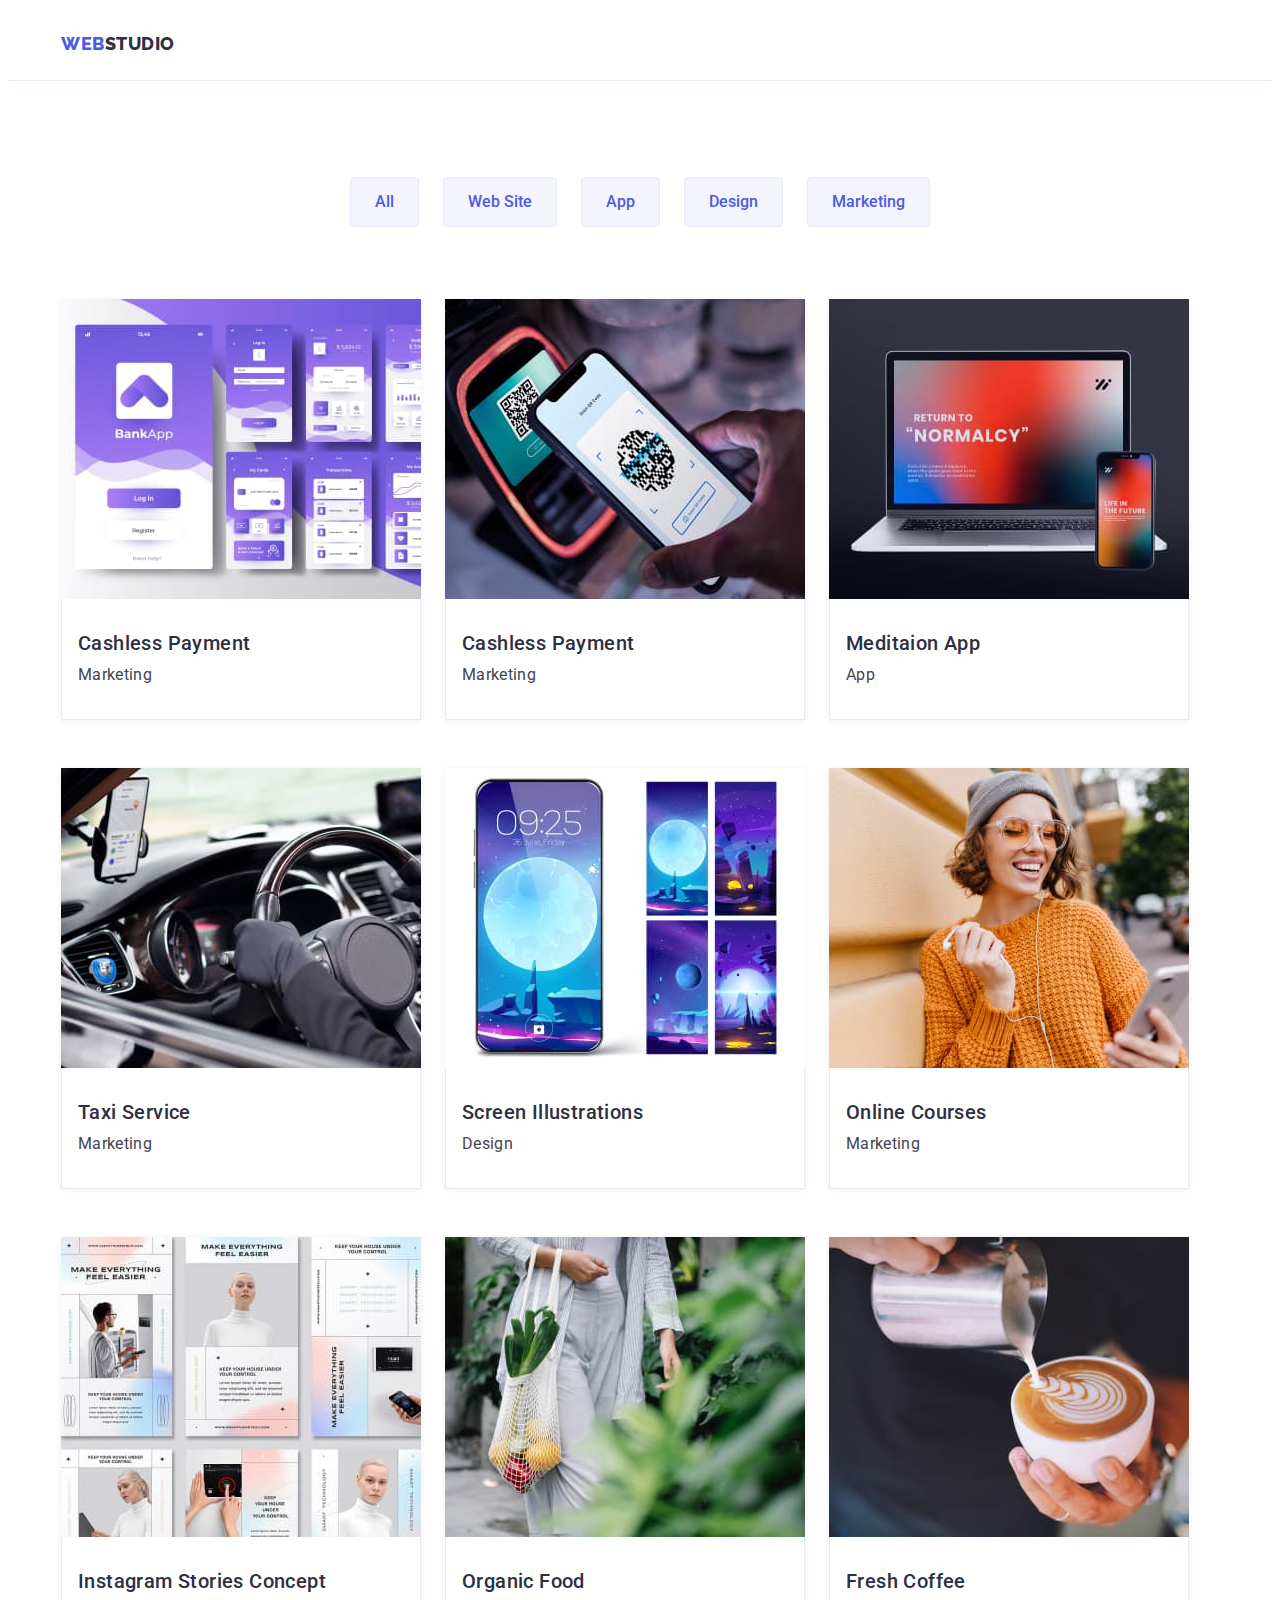
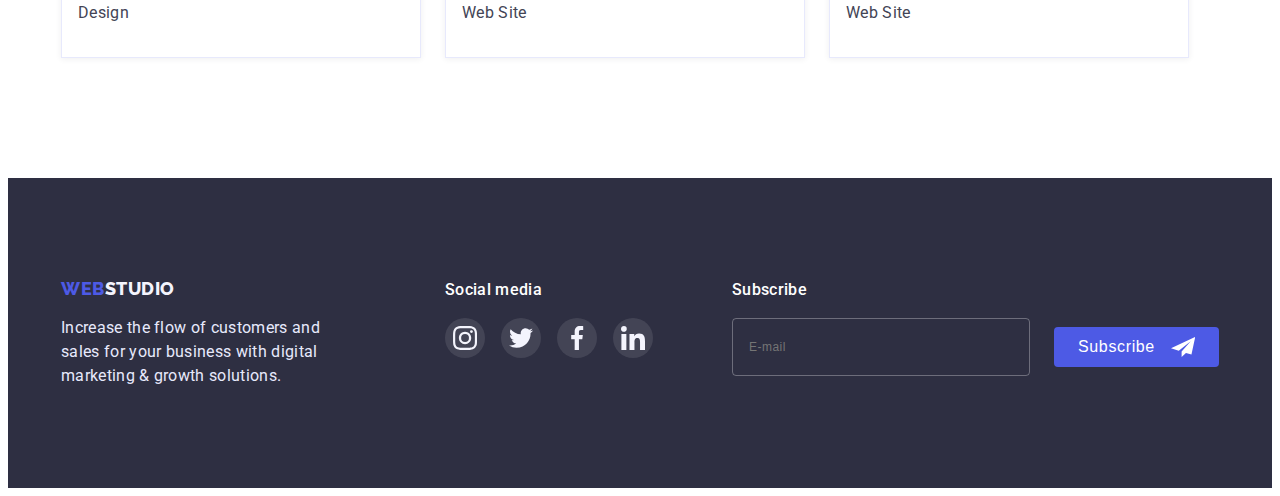
==== portfolio.html @ 0e6b20a0 "Initial commit" ====
<!DOCTYPE html>
<html lang="en">
  <head>
    <meta charset="UTF-8" />
    <meta http-equiv="X-UA-Compatible" content="IE=edge" />
    <meta name="viewport" content="width=device-width, initial-scale=1.0" />
    <title>Document</title>
    <link
      rel="stylesheet"
      href="https://cdnjs.cloudflare.com/ajax/libs/modern-normalize/1.1.0/modern-normalize.min.css"
      integrity="sha512-wpPYUAdjBVSE4KJnH1VR1HeZfpl1ub8YT/NKx4PuQ5NmX2tKuGu6U/JRp5y+Y8XG2tV+wKQpNHVUX03MfMFn9Q=="
      crossorigin="anonymous"
      referrerpolicy="no-referrer"
    />
    <link rel="stylesheet" href="./css/styles.css" />
    <link rel="preconnect" href="https://fonts.googleapis.com" />
    <link rel="preconnect" href="https://fonts.gstatic.com" crossorigin />
    <link
      href="https://fonts.googleapis.com/css2?family=Raleway:wght@800&family=Roboto:wght@400;500;700;900&display=swap"
      rel="stylesheet"
    />
  </head>
  <body>
    <!-- Панель  навігації-->
    <header class="header">
      <div class="container container-flex">
        <nav class="header-nav nav-flex">
          <a class="logo link" href="./index.html"
            ><span class="logo-web">Web</span>Studio</a
          >
          <ul class="header-list list">
            <li class="header-item">
              <a class="header-link link" href="./index.html">Studio</a>
            </li>
            <li class="header-item">
              <a class="header-link link current" href="">Portfolio</a>
            </li>
            <li class="header-item">
              <a class="header-link link" href="">Contacts</a>
            </li>
          </ul>
        </nav>
        <address class="header-address">
          <ul class="header-address-list list">
            <li class="header-address-item">
              <a class="header-mail link" href="mailto:info@devstudio.com"
                >info@devstudio.com</a
              >
            </li>
            <li class="header-address-item">
              <a class="header-tel link" href="tel:+110001111111"
                >+11 (000) 111-11-11</a
              >
            </li>
          </ul>
        </address>
      </div>
    </header>
    <main>
      <!-- Портфоліо -->
      <section class="portfolio">
        <div class="container">
          <h1 class="hidden">Portofolio</h1>
          <ul class="portfolio-filter-list list">
            <li class="portfolio-filter-item">
              <button class="portfolio-filter-btn" type="button">All</button>
            </li>
            <li class="portfolio-filter-item">
              <button class="portfolio-filter-btn" type="button">
                Web Site
              </button>
            </li>
            <li class="portfolio-filter-item">
              <button class="portfolio-filter-btn" type="button">App</button>
            </li>
            <li class="portfolio-filter-item">
              <button class="portfolio-filter-btn" type="button">Design</button>
            </li>
            <li class="portfolio-filter-item">
              <button class="portfolio-filter-btn" type="button">
                Marketing
              </button>
            </li>
          </ul>
          <ul class="portfolio-list list">
            <li class="portfolio-item">
              <a class="portfolio-item-link link" href="">
                <div class="portfolio-overlay">
                  <img
                    src="./images/portfolio/img1.jpg"
                    alt="Cashless Payment"
                    width="360"
                    height="300"
                  />
                  <p class="porfolio-overlay-text">
                    14 Stylish and User-Friendly App Design Concepts · Task
                    Manager App · Calorie Tracker App · Exotic Fruit Ecommerce
                    App · Cloud Storage App
                  </p>
                </div>
                <div class="portfolio-border">
                  <h2 class="portfolio-title">Cashless Payment</h2>
                  <p class="portfolio-text">Marketing</p>
                </div>
              </a>
            </li>
            <li class="portfolio-item">
              <a class="portfolio-item-link link" href="">
                <div class="portfolio-overlay">
                  <img
                    src="./images/portfolio/img2.jpg"
                    alt="Cashless Payment"
                    width="360"
                    height="300"
                  />
                  <p class="porfolio-overlay-text">
                    14 Stylish and User-Friendly App Design Concepts · Task
                    Manager App · Calorie Tracker App · Exotic Fruit Ecommerce
                    App · Cloud Storage App
                  </p>
                </div>
                <div class="portfolio-border">
                  <h2 class="portfolio-title">Cashless Payment</h2>
                  <p class="portfolio-text">Marketing</p>
                </div>
              </a>
            </li>
            <li class="portfolio-item">
              <a class="portfolio-item-link link" href="">
                <div class="portfolio-overlay">
                  <img
                    src="./images/portfolio/img3.jpg"
                    alt="Meditaion App"
                    width="360"
                    height="300"
                  />
                  <p class="porfolio-overlay-text">
                    14 Stylish and User-Friendly App Design Concepts · Task
                    Manager App · Calorie Tracker App · Exotic Fruit Ecommerce
                    App · Cloud Storage App
                  </p>
                </div>
                <div class="portfolio-border">
                  <h2 class="portfolio-title">Meditaion App</h2>
                  <p class="portfolio-text">App</p>
                </div>
              </a>
            </li>
            <li class="portfolio-item">
              <a class="portfolio-item-link link" href="">
                <div class="portfolio-overlay">
                  <img
                    src="./images/portfolio/img4.jpg"
                    alt="Taxi Service"
                    width="360"
                    height="300"
                  />
                  <p class="porfolio-overlay-text">
                    14 Stylish and User-Friendly App Design Concepts · Task
                    Manager App · Calorie Tracker App · Exotic Fruit Ecommerce
                    App · Cloud Storage App
                  </p>
                </div>
                <div class="portfolio-border">
                  <h2 class="portfolio-title">Taxi Service</h2>
                  <p class="portfolio-text">Marketing</p>
                </div>
              </a>
            </li>
            <li class="portfolio-item">
              <a class="portfolio-item-link link" href="">
                <div class="portfolio-overlay">
                  <img
                    src="./images/portfolio/img5.jpg"
                    alt="Screen Illustrations"
                    width="360"
                    height="300"
                  />
                  <p class="porfolio-overlay-text">
                    14 Stylish and User-Friendly App Design Concepts · Task
                    Manager App · Calorie Tracker App · Exotic Fruit Ecommerce
                    App · Cloud Storage App
                  </p>
                </div>
                <div class="portfolio-border">
                  <h2 class="portfolio-title">Screen Illustrations</h2>
                  <p class="portfolio-text">Design</p>
                </div>
              </a>
            </li>
            <li class="portfolio-item">
              <a class="portfolio-item-link link" href="">
                <div class="portfolio-overlay">
                  <img
                    src="./images/portfolio/img6.jpg"
                    alt="Online Courses"
                    width="360"
                    height="300"
                  />
                  <p class="porfolio-overlay-text">
                    14 Stylish and User-Friendly App Design Concepts · Task
                    Manager App · Calorie Tracker App · Exotic Fruit Ecommerce
                    App · Cloud Storage App
                  </p>
                </div>
                <div class="portfolio-border">
                  <h2 class="portfolio-title">Online Courses</h2>
                  <p class="portfolio-text">Marketing</p>
                </div>
              </a>
            </li>
            <li class="portfolio-item">
              <a class="portfolio-item-link link" href="">
                <div class="portfolio-overlay">
                  <img
                    src="./images/portfolio/img7.jpg"
                    alt="Instagram Stories Concept"
                    width="360"
                    height="300"
                  />
                  <p class="porfolio-overlay-text">
                    14 Stylish and User-Friendly App Design Concepts · Task
                    Manager App · Calorie Tracker App · Exotic Fruit Ecommerce
                    App · Cloud Storage App
                  </p>
                </div>
                <div class="portfolio-border">
                  <h2 class="portfolio-title">Instagram Stories Concept</h2>
                  <p class="portfolio-text">Design</p>
                </div>
              </a>
            </li>
            <li class="portfolio-item">
              <a class="portfolio-item-link link" href="">
                <div class="portfolio-overlay">
                  <img
                    src="./images/portfolio/img8.jpg"
                    alt="Organic Food"
                    width="360"
                    height="300"
                  />
                  <p class="porfolio-overlay-text">
                    14 Stylish and User-Friendly App Design Concepts · Task
                    Manager App · Calorie Tracker App · Exotic Fruit Ecommerce
                    App · Cloud Storage App
                  </p>
                </div>
                <div class="portfolio-border">
                  <h2 class="portfolio-title">Organic Food</h2>
                  <p class="portfolio-text">Web Site</p>
                </div>
              </a>
            </li>
            <li class="portfolio-item">
              <a class="portfolio-item-link link" href="">
                <div class="portfolio-overlay">
                  <img
                    src="./images/portfolio/img9.jpg"
                    alt="Fresh Coffee"
                    width="360"
                    height="300"
                  />
                  <p class="porfolio-overlay-text">
                    14 Stylish and User-Friendly App Design Concepts · Task
                    Manager App · Calorie Tracker App · Exotic Fruit Ecommerce
                    App · Cloud Storage App
                  </p>
                </div>
                <div class="portfolio-border">
                  <h2 class="portfolio-title">Fresh Coffee</h2>
                  <p class="portfolio-text">Web Site</p>
                </div>
              </a>
            </li>
          </ul>
        </div>
      </section>
    </main>
    <!-- Підвал -->
    <footer class="footer">
      <h2 class="hidden">Footer</h2>
      <div class="container footer-flex">
        <div>
          <a class="footer-logo link" href="./index.html"
            ><span class="logo-web">Web</span>Studio</a
          >
          <p class="footer-text">
            Increase the flow of customers and sales for your business with
            digital marketing & growth solutions.
          </p>
        </div>
        <div>
          <h3 class="soc-title">Social media</h3>
          <ul class="soc-icon-list list">
            <li class="soc-icon-item">
              <a class="soc-icon-link link" href="">
                <svg class="soc-icon" width="24" height="24">
                  <use href="./images/icons.svg#icon-instagram"></use>
                </svg>
              </a>
            </li>
            <li class="soc-icon-item">
              <a class="soc-icon-link link" href="">
                <svg class="soc-icon" width="24" height="24">
                  <use href="./images/icons.svg#icon-twitter"></use>
                </svg>
              </a>
            </li>
            <li class="soc-icon-item">
              <a class="soc-icon-link link" href="">
                <svg class="soc-icon" width="24" height="24">
                  <use href="./images/icons.svg#icon-facebook"></use>
                </svg>
              </a>
            </li>
            <li class="soc-icon-item">
              <a class="soc-icon-link link" href="">
                <svg class="soc-icon" width="24" height="24">
                  <use href="./images/icons.svg#icon-linkedin"></use>
                </svg>
              </a>
            </li>
          </ul>
        </div>
        <div class="footer-subscribe">
          <p class="subscribe-text">Subscribe</p>
          <div class="subscribe-wrap">
            <form>
              <input
                class="footer-email"
                type="email"
                name="footer-email"
                id="footer-email"
                placeholder="E-mail"
              />
            </form>
            <button class="footer-button" type="submit">
              Subscribe
              <svg class="modal-close-icon" width="24" height="24">
                <use href="./images/icons.svg#icon-send"></use>
              </svg>
            </button>
          </div>
        </div>
      </div>
    </footer>
  </body>
</html>
---- css/styles.css ----
:root {
  --main-color: #2e2f42;
  --hover-focus-color: #404bbf;
  --text-color: #434455;
  --footer-text-color: #e7e9fc;
  --web-herobtn-filterbtn-color: #4d5ae5;
  --herotitlebtn-filterbtn-hover: #ffffff;
  --filterbtn-footerlogo-team: #f4f4fd;
  --costumer-color: #8e8f99;
  --footer-hover-focus: #31d0aa;
}

body {
  font-family: 'Roboto', sans-serif;
  color: var(--main-color);
}

h1,
h2,
h3,
h4,
h5,
h6,
p {
  margin: 0;
}

ul {
  margin: 0;
  padding-left: 0;
}

img {
  display: block;
  max-width: 100%;
  height: auto;
}

.link {
  text-decoration: none;
  color: var(--main-color);
}

.list {
  list-style: none;
}

.container {
  max-width: 1158px;
  padding-left: 15px;
  padding-right: 15px;
  margin: 0 auto;
  /* outline: 2px solid red; */
}

.section {
  padding-top: 96px;
  padding-bottom: px;
}

.hidden {
  position: absolute;
  width: 1px;
  height: 1px;
  margin: -1px;
  border: 0;
  padding: 0;
  white-space: nowrap;
  clip-path: inset(100%);
  clip: rect(0 0 0 0);
  overflow: hidden;
}

/* ======================INDEX.HTML======================= */
/* -----------------------HEADER------------------------ */

.header {
  padding-top: 24px;
  padding-bottom: 24px;
  border-bottom: 1px solid var(--footer-text-color);
}

.container-flex {
  display: flex;
  align-items: center;
}

.nav-flex {
  display: flex;
}

.logo {
  font-family: 'raleway', sans-serif;
  font-weight: 800;
  font-size: 18px;
  line-height: 1.33;
  display: flex;
  align-items: center;
  letter-spacing: 0.03em;
  text-transform: uppercase;
  margin-right: 76px;
  color: var(--main-color);
}

.logo-web {
  color: var(--web-herobtn-filterbtn-color);
}

.header-list,
.header-address-list {
  display: none;
}

/* ------------------------------HERO---------------------------------- */

.hero {
  background-color: var(--main-color);
  max-width: 1440px;
  background-image: linear-gradient(
      rgba(46, 47, 66, 0.7),
      rgba(46, 47, 66, 0.7)
    ),
    url(../images/hero-bg.jpg);
  background-repeat: no-repeat;
  background-position: center;
  background-size: cover;
  padding-top: 112px;
  padding-bottom: 112px;
  margin: 0 auto;
}

.hero-title {
  text-align: center;
  max-width: 330px;
  font-size: 36px;
  line-height: 1.11;
  letter-spacing: 0.02em;
  color: var(--herotitlebtn-filterbtn-hover);
  margin-bottom: 72px;
  margin-left: auto;
  margin-right: auto;
}

.button {
  display: block;
  margin: 0 auto;
  width: 169px;
  height: 56px;
  background-color: var(--web-herobtn-filterbtn-color);
  font-family: 'Roboto', sans-serif;
  font-weight: 500;
  font-size: 16px;
  line-height: 1.5;
  letter-spacing: 0.04em;
  color: var(--herotitlebtn-filterbtn-hover);
  cursor: pointer;
  box-shadow: 0px 4px 4px rgba(0, 0, 0, 0.15);
  border: 0;
  border-radius: 4px;
  transition: background-color 250ms cubic-bezier(0.4, 0, 0.2, 1);
}

.button:hover,
.button:focus {
  background-color: var(--hover-focus-color);
}

/* -----------------------------------ABOUT---------------------------------- */

.about-icon {
  display: none;
}

.about-list {
  display: flex;
  justify-content: center;
  gap: 72px;
  flex-wrap: wrap;
}
.about-item {
  display: flex;
  flex-direction: column;
  justify-content: center;
  gap: 8px;
  width: 356px;
}

.about-title {
  font-weight: 700;
  font-size: 36px;
  line-height: 1.11;
  letter-spacing: 0.02em;
  padding-bottom: 8px;
}
.about-text {
  font-weight: 500;
  font-size: 16px;
  line-height: 1.5;
  letter-spacing: 0.02em;
  color: var(--text-color);
}

/* --------------------------------PRODUCTS----------------------------- */

.products {
  padding-bottom: 120px;
}

.products-title {
  font-size: 36px;
  line-height: 1.11;
  letter-spacing: 0.02em;
  margin-bottom: 72px;
  text-align: center;
}

.product-list {
  display: flex;
  gap: 24px;
}

.product-item {
  width: calc((100% - 48) / 3);
}

/* ------------------------------------OUR TEAM----------------------------- */

.team {
  background-color: var(--filterbtn-footerlogo-team);
}

.team-title {
  font-size: 36px;
  line-height: 1.11;
  letter-spacing: 0.02em;
  margin-bottom: 72px;
  text-align: center;
}

.team-list {
  display: flex;
  gap: 24px;
}

.team-item {
  width: calc((100% - 72) / 4);
}

.employees {
  background-color: #ffffff;
  padding: 32px 16px;
  text-align: center;
  box-shadow: 0px 1px 6px rgba(46, 47, 66, 0.08),
    0px 1px 1px rgba(46, 47, 66, 0.16), 0px 2px 1px rgba(46, 47, 66, 0.08);
  border-radius: 0 0 4px 4px;
}

.team-name {
  padding-bottom: 8px;
  font-weight: 500;
  font-size: 20px;
  line-height: 1.2;
  letter-spacing: 0.02em;
}

.team-text {
  font-size: 16px;
  line-height: 1.5;
  letter-spacing: 0.02em;
  color: var(--text-color);
  padding-bottom: 8px;
}

.team-icons-list {
  display: flex;
  justify-content: center;
  gap: 24px;
}

.team-icons-item {
  width: 40px;
  height: 40px;
}

.team-icons-link {
  width: 100%;
  height: 100%;
  border-radius: 50%;
  display: flex;
  justify-content: center;
  align-items: center;
  background-color: var(--web-herobtn-filterbtn-color);
  transition: background-color 250ms cubic-bezier(0.4, 0, 0.2, 1);
}

.team-icons-link:is(:hover, :focus) {
  background-color: var(--hover-focus-color);
}

/* -------------------------------CUSTOMERS----------------------------------- */

.customers {
  padding-top: 130px;
  padding-bottom: 120px;
  margin: 0 auto;
}

.customers-title {
  font-size: 36px;
  line-height: 40px;
  text-align: center;
  letter-spacing: 0.02em;
  margin-bottom: 72px;
}

.customers-list {
  display: flex;
  justify-content: center;
  gap: 24px;
}

.customers-item {
  width: 168px;
  height: 88px;
}

.customers-item-link {
  width: 100%;
  height: 100%;
  border: 1px solid var(--costumer-color);
  border-radius: 4px;
  display: flex;
  justify-content: center;
  align-items: center;
  color: var(--costumer-color);
  transition: border-color 250ms cubic-bezier(0.4, 0, 0.2, 1),
    color 250ms cubic-bezier(0.4, 0, 0.2, 1);
}

.customers-icon {
  fill: currentColor;
}

.customers-item-link:is(:hover, :focus) {
  border-color: var(--hover-focus-color);
  color: var(--hover-focus-color);
}

/* -------------------------------FOOTER----------------------------- */

.footer {
  background-color: var(--main-color);
  padding-top: 100px;
  padding-bottom: 100px;
}

.footer-flex {
  position: relative;
  display: flex;
  gap: 120px;
}

.footer-logo {
  margin-bottom: 16px;
  font-family: 'Raleway';
  font-style: normal;
  font-weight: 800;
  font-size: 18px;
  line-height: 1.2;
  display: flex;
  align-items: center;
  letter-spacing: 0.03em;
  text-transform: uppercase;
  color: var(--filterbtn-footerlogo-team);
}

.footer-text {
  display: block;
  width: 264px;
  font-size: 16px;
  line-height: 1.5;
  letter-spacing: 0.02em;
  color: var(--footer-text-color);
}

.soc-title {
  font-weight: 500;
  font-size: 16px;
  line-height: 1.5;
  letter-spacing: 0.02em;
  color: #ffffff;
  margin-bottom: 16px;
}

.soc-icon-list {
  display: flex;
  gap: 16px;
}

.soc-icon-item {
  width: 40px;
  height: 40px;
}

.soc-icon-link {
  width: 100%;
  height: 100%;
  border-radius: 50%;
  display: flex;
  justify-content: center;
  align-items: center;
  background-color: rgba(255, 255, 255, 0.1);
  transition: background-color 250ms cubic-bezier(0.4, 0, 0.2, 1);
}

.soc-icon-link:is(:hover, :focus) {
  background-color: var(--footer-hover-focus);
}

.subscribe-text {
  margin-bottom: 16px;
  font-weight: 500;
  font-size: 16px;
  line-height: 24px;
  letter-spacing: 0.02em;
  color: #ffffff;
}

.subscribe-wrap {
  display: flex;
  justify-content: center;
  align-items: center;
  gap: 24px;
}

.footer-subscribe {
  position: absolute;
  right: 15px;
}

.footer-email {
  width: 264px;
  height: 40px;
  padding: 8px 16px;
  outline: none;
  background-color: transparent;
  border: 1px solid rgba(255, 255, 255, 0.3);
  border-radius: 4px;
  font-size: 12px;
  line-height: 24px;
  align-items: center;
  letter-spacing: 0.04em;
  color: rgba(255, 255, 255, 0.6);
  transition: border-color 250ms cubic-bezier(0.4, 0, 0.2, 1);
}

.footer-email:focus {
  border-color: var(--web-herobtn-filterbtn-color);
}

.footer-button {
  width: 165px;
  height: 40px;
  background-color: var(--web-herobtn-filterbtn-color);
  display: flex;
  gap: 16px;
  padding: 8px 24px;
  border: none;
  border-radius: 4px;
  font-weight: 500;
  font-size: 16px;
  line-height: 24px;
  align-items: center;
  text-align: center;
  letter-spacing: 0.04em;
  color: #ffffff;
  cursor: pointer;
  transition: background-color 250ms cubic-bezier(0.4, 0, 0.2, 1);
}

.footer-button:hover,
.footer-button:focus {
  background-color: var(--hover-focus-color);
}

/* ======================PORTFOLIO.HTML======================= */

.portfolio {
  padding-top: 96px;
  padding-bottom: 120px;
}

.portfolio-filter-list {
  display: flex;
  justify-content: center;
  gap: 24px;
  margin-bottom: 72px;
}

.portfolio-filter-btn {
  padding: 12px 24px;
  font-family: 'Roboto', sans-serif;
  font-weight: 500;
  font-size: 16px;
  line-height: 1.5;
  background-color: var(--filterbtn-footerlogo-team);
  color: var(--web-herobtn-filterbtn-color);
  border: 1px solid var(--footer-text-color);
  border-radius: 4px;
  cursor: pointer;
  transition: background-color 250ms cubic-bezier(0.4, 0, 0.2, 1),
    color 250ms cubic-bezier(0.4, 0, 0.2, 1),
    border-color 250ms cubic-bezier(0.4, 0, 0.2, 1),
    box-shadow 250ms cubic-bezier(0.4, 0, 0.2, 1);
}

.portfolio-filter-btn:hover,
.portfolio-filter-btn:focus {
  background-color: var(--hover-focus-color);
  color: var(--herotitlebtn-filterbtn-hover);
  border-color: var(--hover-focus-color);
  box-shadow: 0px 3px 1px rgba(0, 0, 0, 0.1), 0px 2px 1px rgba(0, 0, 0, 0.08),
    0px 2px 2px rgba(0, 0, 0, 0.12);
}

.portfolio-list {
  display: flex;
  flex-wrap: wrap;
  column-gap: 24px;
  row-gap: 48px;
}

.portfolio-item {
  width: calc((100% - 48) / 3);
}

.portfolio-overlay {
  position: relative;
  overflow: hidden;
}

.porfolio-overlay-text {
  position: absolute;
  padding: 40px 32px;
  top: 0;
  font-size: 16px;
  line-height: 24px;
  letter-spacing: 0.02em;
  color: #f4f4fd;
  background-color: var(--web-herobtn-filterbtn-color);
  height: 100%;
  transform: translateY(100%);
  transition: transform 250ms cubic-bezier(0.4, 0, 0.2, 1);
}

.portfolio-item-link:is(:hover, :focus) .porfolio-overlay-text {
  transform: translateY(0);
}

.portfolio-item-link {
  display: block;
  box-shadow: 0px 1px 6px rgba(46, 47, 66, 0.08);
  transition: box-shadow 250ms cubic-bezier(0.4, 0, 0.2, 1);
}

.portfolio-item-link:is(:hover, :focus) {
  display: block;
  box-shadow: 0px 1px 6px rgba(46, 47, 66, 0.08),
    0px 1px 1px rgba(46, 47, 66, 0.16), 0px 2px 1px rgba(46, 47, 66, 0.08);
}

.portfolio-title {
  font-weight: 500;
  font-size: 20px;
  line-height: 1.2;
  letter-spacing: 0.02em;
  margin-bottom: 8px;
}

.portfolio-border {
  border-left: 1px solid var(--footer-text-color);
  border-right: 1px solid var(--footer-text-color);
  border-bottom: 1px solid var(--footer-text-color);
  padding: 32px 16px;
}

.portfolio-text {
  font-size: 16px;
  line-height: 1.5;
  letter-spacing: 0.02em;
  color: var(--text-color);
}

/* ==================== Модалка ===================================== */

.backdrop {
  position: fixed;
  top: 0;
  width: 100%;
  height: 100%;
  background-color: rgba(46, 47, 66, 0.4);
  transition: opacity 250ms cubic-bezier(0.4, 0, 0.2, 1),
    visibility 250ms cubic-bezier(0.4, 0, 0.2, 1);
}

.modal {
  position: absolute;
  top: 50%;
  left: 50%;
  padding: 24px;
  transform: translate(-50%, -50%) scale(1);
  width: 408px;
  min-height: 576px;
  background-color: #fcfcfc;
  box-shadow: 0px 1px 1px rgba(0, 0, 0, 0.14), 0px 1px 3px rgba(0, 0, 0, 0.12),
    0px 2px 1px rgba(0, 0, 0, 0.2);
  border-radius: 4px;
  transition: transform 250ms cubic-bezier(0.4, 0, 0.2, 1);
}

.backdrop.is-hidden .modal {
  transform: translate(-50%, -50%) scale(0);
}

.modal-close {
  width: 24px;
  height: 24px;
  display: flex;
  justify-content: center;
  align-items: center;
  margin-left: auto;
  margin-bottom: 24px;
  background-color: var(--footer-text-color);
  border: 1px solid rgba(0, 0, 0, 0.1);
  border-radius: 50%;
  cursor: pointer;
  transition: background-color 250ms cubic-bezier(0.4, 0, 0.2, 1),
    fill 250ms cubic-bezier(0.4, 0, 0.2, 1);
}

.modal-close:is(:hover, :focus) {
  background-color: var(--hover-focus-color);
  fill: #ffffff;
}

.is-hidden {
  opacity: 0;
  visibility: hidden;
  pointer-events: none;
}

.modal-title {
  font-weight: 500;
  font-size: 16px;
  line-height: 24px;
  text-align: center;
  letter-spacing: 0.02em;
  color: var(--main-color);
  margin-bottom: 16px;
}

.modal-label {
  display: inline-block;
  font-size: 12px;
  line-height: 16px;
  letter-spacing: 0.04em;
  color: var(--costumer-color);
  margin-bottom: 4px;
}

.modal-field {
  margin-bottom: 8px;
}

.modal-wrap {
  position: relative;
}

.modal-input {
  width: 100%;
  height: 40px;
  padding-left: 38px;
  outline: transparent;
  border: 1px solid rgba(33, 33, 33, 0.2);
  border-radius: 4px;
  background-color: transparent;
  transition: border-color 250ms cubic-bezier(0.4, 0, 0.2, 1);
}

.modal-input:focus {
  border-color: var(--web-herobtn-filterbtn-color);
}

.modal-icon {
  position: absolute;
  left: 16px;
  top: 50%;
  transform: translateY(-50%);
  transition: fill 250ms cubic-bezier(0.4, 0, 0.2, 1);
}

.modal-input:focus + .modal-icon {
  fill: var(--web-herobtn-filterbtn-color);
}

.modal-comment {
  width: 100%;
  height: 120px;
  outline: transparent;
  resize: none;
  font-size: 12px;
  line-height: 16px;
  letter-spacing: 0.04em;
  padding: 8px 16px;
  color: rgba(117, 117, 117, 0.5);
  border: 1px solid rgba(33, 33, 33, 0.2);
  border-radius: 4px;
  background-color: transparent;
  transition: border-color 250ms cubic-bezier(0.4, 0, 0.2, 1);
}

.modal-comment:focus {
  border-color: var(--web-herobtn-filterbtn-color);
}

.modal-checkbox {
  margin-top: 18px;
  margin-bottom: 24px;
}

.modal-check {
  display: flex;
  gap: 8px;
}

.modal-check::before {
  content: '';
  width: 16px;
  height: 16px;
  border: 1.25px solid #2e2f42;
  border-radius: 2px;
}

.input-check:checked + .modal-check::before {
  background-image: url(../images/click.svg);
  background-color: var(--hover-focus-color);
  background-position: center;
  background-repeat: no-repeat;
}

.policy-link {
  color: var(--web-herobtn-filterbtn-color);
}
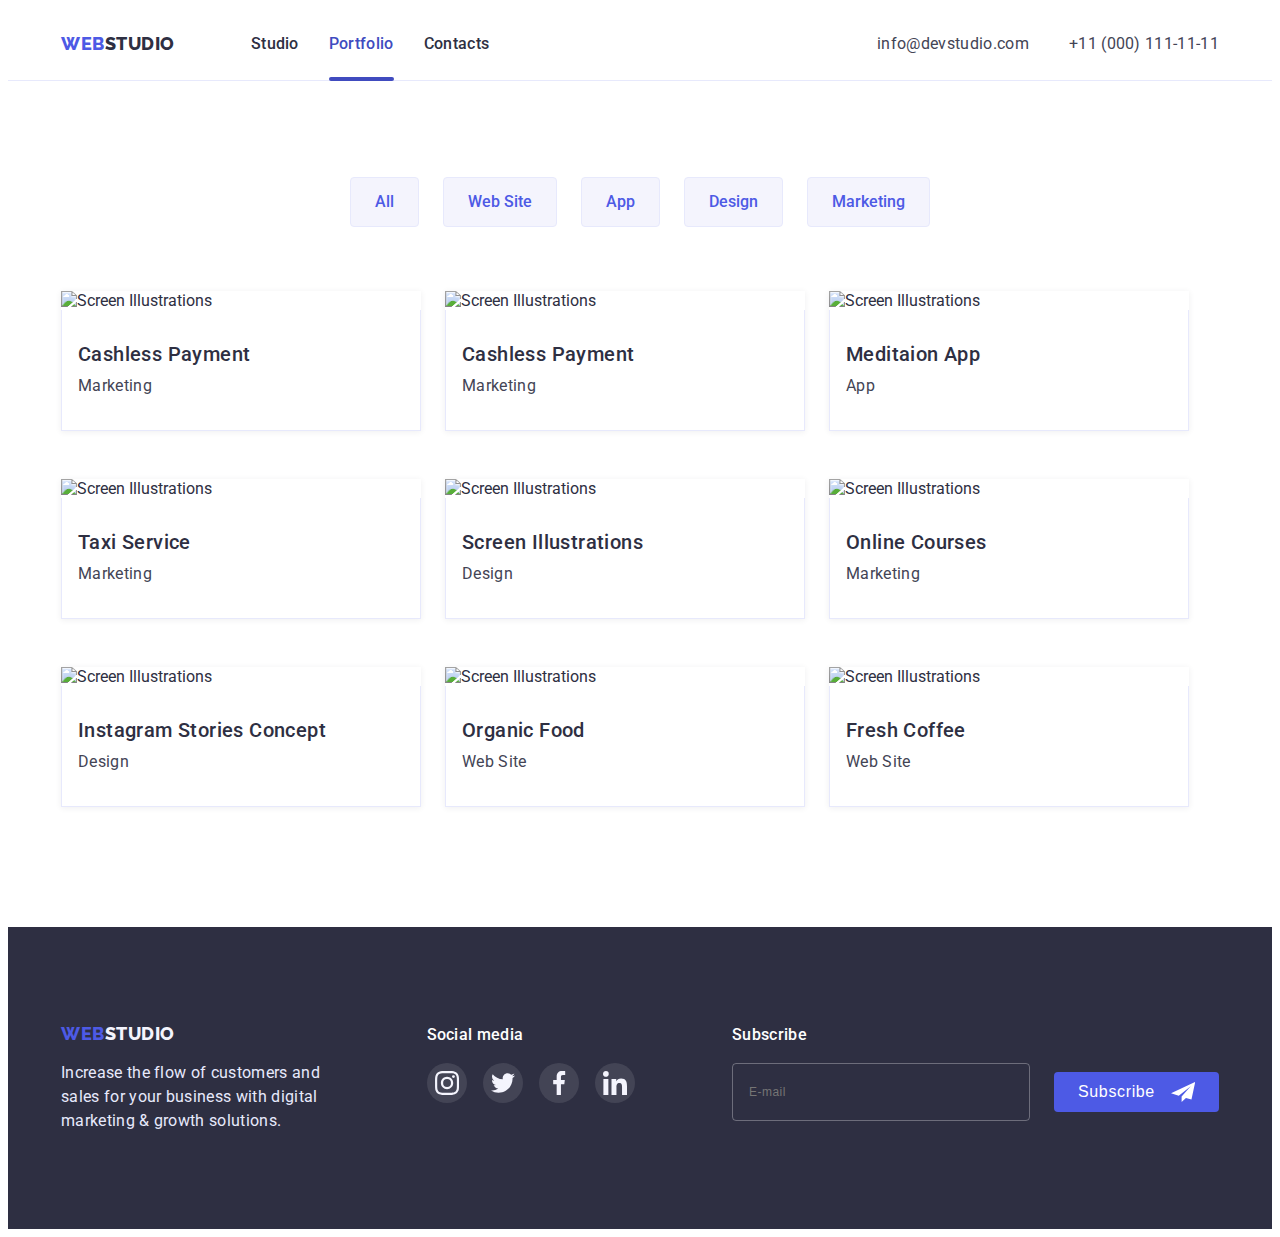
==== commit c09690fb: "Виправлення зауважень викладача по ДЗ 7" ====
--- a/portfolio.html
+++ b/portfolio.html
@@ -19,6 +19,9 @@
       href="https://fonts.googleapis.com/css2?family=Raleway:wght@800&family=Roboto:wght@400;500;700;900&display=swap"
       rel="stylesheet"
     />
+    <link rel="stylesheet" href="./css/mobile.css" />
+    <link rel="stylesheet" href="./css/tablet.css" />
+    <link rel="stylesheet" href="./css/desktop.css" />
   </head>
   <body>
     <!-- Панель  навігації-->
@@ -54,6 +57,79 @@
             </li>
           </ul>
         </address>
+        <button type="button" class="mobile-menu-open" data-menu-open>
+          <svg class="mobile-menu-icon" width="32" height="22">
+            <use href="./images/icons.svg#icon-mobile-menu"></use>
+          </svg>
+        </button>
+      </div>
+      <div class="mobile-menu is-hidden" data-menu>
+        <div class="mobile-menu-container">
+          <div>
+            <button type="button" class="mobile-menu-close" data-menu-close>
+              <svg class="modal-close-icon" width="8" height="8">
+                <use href="./images/icons.svg#icon-close"></use>
+              </svg>
+            </button>
+            <ul class="mobile-menu-list list">
+              <li class="mobile-menu-item">
+                <a class="mobile-menu-link link" href="./index.html">Studio</a>
+              </li>
+              <li class="mobile-menu-item">
+                <a class="mobile-menu-link link current" href="">Portfolio</a>
+              </li>
+              <li class="mobile-menu-item">
+                <a class="mobile-menu-link link" href="">Contacts</a>
+              </li>
+            </ul>
+          </div>
+          <div>
+            <ul class="mobile-menu-address-list list">
+              <li class="mobile-menu-address-item">
+                <a class="mobile-menu-tel link" href="tel:+110001111111"
+                  >+11 (000) 111-11-11</a
+                >
+              </li>
+              <li class="mobile-menu-address-item">
+                <a
+                  class="mobile-menu-mail link"
+                  href="mailto:info@devstudio.com"
+                  >info@devstudio.com</a
+                >
+              </li>
+            </ul>
+            <ul class="mobile-menu-icons-list list">
+              <li class="mobile-menu-icons-item">
+                <a href="" class="mobile-menu-icons-link link">
+                  <svg class="mobile-menu-icon" width="24" height="24">
+                    <use href="./images/icons.svg#icon-instagram"></use>
+                  </svg>
+                </a>
+              </li>
+              <li class="mobile-menu-icons-item">
+                <a href="" class="mobile-menu-icons-link link">
+                  <svg class="mobile-menu-icon" width="24" height="24">
+                    <use href="./images/icons.svg#icon-facebook"></use>
+                  </svg>
+                </a>
+              </li>
+              <li class="mobile-menu-icons-item">
+                <a href="" class="mobile-menu-icons-link link">
+                  <svg class="mobile-menu-icon" width="24" height="24">
+                    <use href="./images/icons.svg#icon-twitter"></use>
+                  </svg>
+                </a>
+              </li>
+              <li class="mobile-menu-icons-item">
+                <a href="" class="mobile-menu-icons-link link">
+                  <svg class="mobile-menu-icon" width="24" height="24">
+                    <use href="./images/icons.svg#icon-linkedin"></use>
+                  </svg>
+                </a>
+              </li>
+            </ul>
+          </div>
+        </div>
       </div>
     </header>
     <main>
@@ -86,12 +162,34 @@
             <li class="portfolio-item">
               <a class="portfolio-item-link link" href="">
                 <div class="portfolio-overlay">
-                  <img
-                    src="./images/portfolio/img1.jpg"
-                    alt="Cashless Payment"
-                    width="360"
-                    height="300"
-                  />
+                  <picture>
+                    <source
+                      srcset="
+                        ./images/portfolio/img1-mob-1x.jpg 1x,
+                        ./images/portfolio/img1-mob-2x.jpg 2x
+                      "
+                      media="(max-width: 767px)"
+                    />
+                    <source
+                      srcset="
+                        ./images/portfolio/img1-tab-1x.jpg 1x,
+                        ./images/portfolio/img1-tab-2x.jpg 2x
+                      "
+                      media="(min-width: 768px)"
+                    />
+                    <source
+                      srcset="
+                        ./images/portfolio/img1-desk-1x.jpg 1x,
+                        ./images/portfolio/img1-desk-2x.jpg 2x
+                      "
+                      media="(min-width: 1200px)"
+                    />
+                    <img
+                      src="./images/portfolio/img1-desk-1x.jpg"
+                      alt="Screen Illustrations"
+                    />
+                  </picture>
+
                   <p class="porfolio-overlay-text">
                     14 Stylish and User-Friendly App Design Concepts · Task
                     Manager App · Calorie Tracker App · Exotic Fruit Ecommerce
@@ -107,12 +205,33 @@
             <li class="portfolio-item">
               <a class="portfolio-item-link link" href="">
                 <div class="portfolio-overlay">
-                  <img
-                    src="./images/portfolio/img2.jpg"
-                    alt="Cashless Payment"
-                    width="360"
-                    height="300"
-                  />
+                  <picture>
+                    <source
+                      srcset="
+                        ./images/portfolio/img2-mob-1x.jpg 1x,
+                        ./images/portfolio/img2-mob-2x.jpg 2x
+                      "
+                      media="(max-width: 767px)"
+                    />
+                    <source
+                      srcset="
+                        ./images/portfolio/img2-tab-1x.jpg 1x,
+                        ./images/portfolio/img2-tab-2x.jpg 2x
+                      "
+                      media="(min-width: 768px)"
+                    />
+                    <source
+                      srcset="
+                        ./images/portfolio/img2-desk-1x.jpg 1x,
+                        ./images/portfolio/img2-desk-2x.jpg 2x
+                      "
+                      media="(min-width: 1200px)"
+                    />
+                    <img
+                      src="./images/portfolio/img2-desk-1x.jpg"
+                      alt="Screen Illustrations"
+                    />
+                  </picture>
                   <p class="porfolio-overlay-text">
                     14 Stylish and User-Friendly App Design Concepts · Task
                     Manager App · Calorie Tracker App · Exotic Fruit Ecommerce
@@ -128,12 +247,33 @@
             <li class="portfolio-item">
               <a class="portfolio-item-link link" href="">
                 <div class="portfolio-overlay">
-                  <img
-                    src="./images/portfolio/img3.jpg"
-                    alt="Meditaion App"
-                    width="360"
-                    height="300"
-                  />
+                  <picture>
+                    <source
+                      srcset="
+                        ./images/portfolio/img3-mob-1x.jpg 1x,
+                        ./images/portfolio/img3-mob-2x.jpg 2x
+                      "
+                      media="(max-width: 767px)"
+                    />
+                    <source
+                      srcset="
+                        ./images/portfolio/img3-tab-1x.jpg 1x,
+                        ./images/portfolio/img3-tab-2x.jpg 2x
+                      "
+                      media="(min-width: 768px)"
+                    />
+                    <source
+                      srcset="
+                        ./images/portfolio/img3-desk-1x.jpg 1x,
+                        ./images/portfolio/img3-desk-2x.jpg 2x
+                      "
+                      media="(min-width: 1200px)"
+                    />
+                    <img
+                      src="./images/portfolio/img3-desk-1x.jpg"
+                      alt="Screen Illustrations"
+                    />
+                  </picture>
                   <p class="porfolio-overlay-text">
                     14 Stylish and User-Friendly App Design Concepts · Task
                     Manager App · Calorie Tracker App · Exotic Fruit Ecommerce
@@ -149,12 +289,33 @@
             <li class="portfolio-item">
               <a class="portfolio-item-link link" href="">
                 <div class="portfolio-overlay">
-                  <img
-                    src="./images/portfolio/img4.jpg"
-                    alt="Taxi Service"
-                    width="360"
-                    height="300"
-                  />
+                  <picture>
+                    <source
+                      srcset="
+                        ./images/portfolio/img4-mob-1x.jpg 1x,
+                        ./images/portfolio/img4-mob-2x.jpg 2x
+                      "
+                      media="(max-width: 767px)"
+                    />
+                    <source
+                      srcset="
+                        ./images/portfolio/img4-tab-1x.jpg 1x,
+                        ./images/portfolio/img4-tab-2x.jpg 2x
+                      "
+                      media="(min-width: 768px)"
+                    />
+                    <source
+                      srcset="
+                        ./images/portfolio/img4-desk-1x.jpg 1x,
+                        ./images/portfolio/img4-desk-2x.jpg 2x
+                      "
+                      media="(min-width: 1200px)"
+                    />
+                    <img
+                      src="./images/portfolio/img4-desk-1x.jpg"
+                      alt="Screen Illustrations"
+                    />
+                  </picture>
                   <p class="porfolio-overlay-text">
                     14 Stylish and User-Friendly App Design Concepts · Task
                     Manager App · Calorie Tracker App · Exotic Fruit Ecommerce
@@ -170,12 +331,33 @@
             <li class="portfolio-item">
               <a class="portfolio-item-link link" href="">
                 <div class="portfolio-overlay">
-                  <img
-                    src="./images/portfolio/img5.jpg"
-                    alt="Screen Illustrations"
-                    width="360"
-                    height="300"
-                  />
+                  <picture>
+                    <source
+                      srcset="
+                        ./images/portfolio/img5-mob-1x.jpg 1x,
+                        ./images/portfolio/img5-mob-2x.jpg 2x
+                      "
+                      media="(max-width: 767px)"
+                    />
+                    <source
+                      srcset="
+                        ./images/portfolio/img5-tab-1x.jpg 1x,
+                        ./images/portfolio/img5-tab-2x.jpg 2x
+                      "
+                      media="(min-width: 768px)"
+                    />
+                    <source
+                      srcset="
+                        ./images/portfolio/img5-desk-1x.jpg 1x,
+                        ./images/portfolio/img5-desk-2x.jpg 2x
+                      "
+                      media="(min-width: 1200px)"
+                    />
+                    <img
+                      src="./images/portfolio/img5-desk-1x.jpg"
+                      alt="Screen Illustrations"
+                    />
+                  </picture>
                   <p class="porfolio-overlay-text">
                     14 Stylish and User-Friendly App Design Concepts · Task
                     Manager App · Calorie Tracker App · Exotic Fruit Ecommerce
@@ -191,12 +373,33 @@
             <li class="portfolio-item">
               <a class="portfolio-item-link link" href="">
                 <div class="portfolio-overlay">
-                  <img
-                    src="./images/portfolio/img6.jpg"
-                    alt="Online Courses"
-                    width="360"
-                    height="300"
-                  />
+                  <picture>
+                    <source
+                      srcset="
+                        ./images/portfolio/img6-mob-1x.jpg 1x,
+                        ./images/portfolio/img6-mob-2x.jpg 2x
+                      "
+                      media="(max-width: 767px)"
+                    />
+                    <source
+                      srcset="
+                        ./images/portfolio/img6-tab-1x.jpg 1x,
+                        ./images/portfolio/img6-tab-2x.jpg 2x
+                      "
+                      media="(min-width: 768px)"
+                    />
+                    <source
+                      srcset="
+                        ./images/portfolio/img6-desk-1x.jpg 1x,
+                        ./images/portfolio/img6-desk-2x.jpg 2x
+                      "
+                      media="(min-width: 1200px)"
+                    />
+                    <img
+                      src="./images/portfolio/img6-desk-1x.jpg"
+                      alt="Screen Illustrations"
+                    />
+                  </picture>
                   <p class="porfolio-overlay-text">
                     14 Stylish and User-Friendly App Design Concepts · Task
                     Manager App · Calorie Tracker App · Exotic Fruit Ecommerce
@@ -212,12 +415,33 @@
             <li class="portfolio-item">
               <a class="portfolio-item-link link" href="">
                 <div class="portfolio-overlay">
-                  <img
-                    src="./images/portfolio/img7.jpg"
-                    alt="Instagram Stories Concept"
-                    width="360"
-                    height="300"
-                  />
+                  <picture>
+                    <source
+                      srcset="
+                        ./images/portfolio/img7-mob-1x.jpg 1x,
+                        ./images/portfolio/img7-mob-2x.jpg 2x
+                      "
+                      media="(max-width: 767px)"
+                    />
+                    <source
+                      srcset="
+                        ./images/portfolio/img7-tab-1x.jpg 1x,
+                        ./images/portfolio/img7-tab-2x.jpg 2x
+                      "
+                      media="(min-width: 768px)"
+                    />
+                    <source
+                      srcset="
+                        ./images/portfolio/img7-desk-1x.jpg 1x,
+                        ./images/portfolio/img7-desk-2x.jpg 2x
+                      "
+                      media="(min-width: 1200px)"
+                    />
+                    <img
+                      src="./images/portfolio/img7-desk-1x.jpg"
+                      alt="Screen Illustrations"
+                    />
+                  </picture>
                   <p class="porfolio-overlay-text">
                     14 Stylish and User-Friendly App Design Concepts · Task
                     Manager App · Calorie Tracker App · Exotic Fruit Ecommerce
@@ -233,12 +457,33 @@
             <li class="portfolio-item">
               <a class="portfolio-item-link link" href="">
                 <div class="portfolio-overlay">
-                  <img
-                    src="./images/portfolio/img8.jpg"
-                    alt="Organic Food"
-                    width="360"
-                    height="300"
-                  />
+                  <picture>
+                    <source
+                      srcset="
+                        ./images/portfolio/img8-mob-1x.jpg 1x,
+                        ./images/portfolio/img8-mob-2x.jpg 2x
+                      "
+                      media="(max-width: 767px)"
+                    />
+                    <source
+                      srcset="
+                        ./images/portfolio/img8-tab-1x.jpg 1x,
+                        ./images/portfolio/img8-tab-2x.jpg 2x
+                      "
+                      media="(min-width: 768px)"
+                    />
+                    <source
+                      srcset="
+                        ./images/portfolio/img8-desk-1x.jpg 1x,
+                        ./images/portfolio/img8-desk-2x.jpg 2x
+                      "
+                      media="(min-width: 1200px)"
+                    />
+                    <img
+                      src="./images/portfolio/img8-desk-1x.jpg"
+                      alt="Screen Illustrations"
+                    />
+                  </picture>
                   <p class="porfolio-overlay-text">
                     14 Stylish and User-Friendly App Design Concepts · Task
                     Manager App · Calorie Tracker App · Exotic Fruit Ecommerce
@@ -254,12 +499,33 @@
             <li class="portfolio-item">
               <a class="portfolio-item-link link" href="">
                 <div class="portfolio-overlay">
-                  <img
-                    src="./images/portfolio/img9.jpg"
-                    alt="Fresh Coffee"
-                    width="360"
-                    height="300"
-                  />
+                  <picture>
+                    <source
+                      srcset="
+                        ./images/portfolio/img9-mob-1x.jpg 1x,
+                        ./images/portfolio/img9-mob-2x.jpg 2x
+                      "
+                      media="(max-width: 767px)"
+                    />
+                    <source
+                      srcset="
+                        ./images/portfolio/img9-tab-1x.jpg 1x,
+                        ./images/portfolio/img9-tab-2x.jpg 2x
+                      "
+                      media="(min-width: 768px)"
+                    />
+                    <source
+                      srcset="
+                        ./images/portfolio/img9-desk-1x.jpg 1x,
+                        ./images/portfolio/img9-desk-2x.jpg 2x
+                      "
+                      media="(min-width: 1200px)"
+                    />
+                    <img
+                      src="./images/portfolio/img9-desk-1x.jpg"
+                      alt="Screen Illustrations"
+                    />
+                  </picture>
                   <p class="porfolio-overlay-text">
                     14 Stylish and User-Friendly App Design Concepts · Task
                     Manager App · Calorie Tracker App · Exotic Fruit Ecommerce
@@ -280,7 +546,7 @@
     <footer class="footer">
       <h2 class="hidden">Footer</h2>
       <div class="container footer-flex">
-        <div>
+        <div class="footer-logo-text">
           <a class="footer-logo link" href="./index.html"
             ><span class="logo-web">Web</span>Studio</a
           >
@@ -289,7 +555,7 @@
             digital marketing & growth solutions.
           </p>
         </div>
-        <div>
+        <div class="soc-media">
           <h3 class="soc-title">Social media</h3>
           <ul class="soc-icon-list list">
             <li class="soc-icon-item">
@@ -344,5 +610,6 @@
         </div>
       </div>
     </footer>
+    <script src="./js/mobile-menu.js"></script>
   </body>
 </html>
--- a/css/styles.css
+++ b/css/styles.css
@@ -32,7 +32,6 @@
 
 img {
   display: block;
-  max-width: 100%;
   height: auto;
 }
 
@@ -46,16 +45,15 @@
 }
 
 .container {
-  max-width: 1158px;
+  width: 100%;
   padding-left: 15px;
   padding-right: 15px;
   margin: 0 auto;
-  /* outline: 2px solid red; */
 }
 
 .section {
   padding-top: 96px;
-  padding-bottom: px;
+  padding-bottom: 96px;
 }
 
 .hidden {
@@ -71,6 +69,10 @@
   overflow: hidden;
 }
 
+.no-scroll {
+  overflow: hidden;
+}
+
 /* ======================INDEX.HTML======================= */
 /* -----------------------HEADER------------------------ */
 
@@ -83,6 +85,7 @@
 .container-flex {
   display: flex;
   align-items: center;
+  justify-content: space-between;
 }
 
 .nav-flex {
@@ -109,6 +112,112 @@
 .header-list,
 .header-address-list {
   display: none;
+}
+
+.mobile-menu-open {
+  display: block;
+  background-color: transparent;
+  border: none;
+  cursor: pointer;
+}
+
+.mobile-menu-icon {
+  stroke: var(--main-color);
+}
+
+.mobile-menu-container {
+  width: 100%;
+  height: 100%;
+  display: flex;
+  flex-direction: column;
+  justify-content: space-between;
+  padding-left: 15px;
+  padding-right: 15px;
+  margin: 0 auto;
+  overflow-y: auto;
+}
+
+.mobile-menu {
+  position: fixed;
+  top: 0;
+  width: 100%;
+  height: 100%;
+  z-index: 1;
+  background-color: #fff;
+  padding-top: 40px;
+  padding-bottom: 40px;
+  box-shadow: 0px 2px 1px rgba(46, 47, 66, 0.08),
+    0px 1px 1px rgba(46, 47, 66, 0.16), 0px 1px 6px rgba(46, 47, 66, 0.08);
+}
+
+.mobile-menu-list {
+  display: flex;
+  flex-direction: column;
+  gap: 40px;
+  margin-top: 16px;
+}
+
+.mobile-menu-link {
+  font-weight: 700;
+  font-size: 36px;
+  line-height: 40px;
+  color: var(--main-color);
+  transition: color 250ms cubic-bezier(0.4, 0, 0.2, 1);
+}
+
+.mobile-menu-link:is(:hover, :focus) {
+  color: var(--hover-focus-color);
+}
+
+.mobile-menu-address-list {
+  display: flex;
+  flex-direction: column;
+  gap: 40px;
+  margin-bottom: 48px;
+}
+
+.mobile-menu-tel {
+  font-weight: 600;
+  font-size: 30px;
+  line-height: 40px;
+  transition: color 250ms cubic-bezier(0.4, 0, 0.2, 1);
+}
+
+.mobile-menu-tel:hover,
+.mobile-menu-tel:focus {
+  color: var(--hover-focus-color);
+}
+
+.mobile-menu-mail {
+  font-weight: 500;
+  font-size: 20px;
+  line-height: 24px;
+}
+
+.mobile-menu-icons-list {
+  display: flex;
+  justify-content: flex-start;
+  gap: 40px;
+}
+
+.mobile-menu-icons-item {
+  width: 40px;
+  height: 40px;
+}
+
+.mobile-menu-icons-link {
+  width: 100%;
+  height: 100%;
+  border-radius: 50%;
+  display: flex;
+  justify-content: center;
+  align-items: center;
+  background-color: var(--web-herobtn-filterbtn-color);
+  transition: background-color 250ms cubic-bezier(0.4, 0, 0.2, 1);
+}
+
+.mobile-menu-icons-link:is(:hover, :focus) {
+  background-color: var(--hover-focus-color);
 }
 
 /* ------------------------------HERO---------------------------------- */
@@ -120,7 +229,7 @@
       rgba(46, 47, 66, 0.7),
       rgba(46, 47, 66, 0.7)
     ),
-    url(../images/hero-bg.jpg);
+    url(../images/hero-bg-mob-1x.jpg);
   background-repeat: no-repeat;
   background-position: center;
   background-size: cover;
@@ -129,9 +238,21 @@
   margin: 0 auto;
 }
 
+@media (min-device-pixel-ratio: 2),
+  (min-resolution: 192dpi),
+  (min-resolution: 2dppx) {
+  .hero {
+    background-image: linear-gradient(
+        rgba(46, 47, 66, 0.7),
+        rgba(46, 47, 66, 0.7)
+      ),
+      url(../images/hero-bg-mob-2x.jpg);
+  }
+}
+
 .hero-title {
   text-align: center;
-  max-width: 330px;
+  max-width: 319px;
   font-size: 36px;
   line-height: 1.11;
   letter-spacing: 0.02em;
@@ -169,20 +290,22 @@
 
 .about-icon {
   display: none;
+  justify-content: center;
+  align-items: center;
+  width: 264px;
+  height: 112px;
+  background-color: var(--filterbtn-footerlogo-team);
+  margin-bottom: 8px;
+  border-radius: 4px;
 }
 
 .about-list {
   display: flex;
-  justify-content: center;
+  flex-direction: column;
   gap: 72px;
-  flex-wrap: wrap;
 }
 .about-item {
-  display: flex;
-  flex-direction: column;
-  justify-content: center;
-  gap: 8px;
-  width: 356px;
+  width: 100%;
 }
 
 .about-title {
@@ -191,7 +314,9 @@
   line-height: 1.11;
   letter-spacing: 0.02em;
   padding-bottom: 8px;
-}
+  text-align: center;
+}
+
 .about-text {
   font-weight: 500;
   font-size: 16px;
@@ -203,29 +328,13 @@
 /* --------------------------------PRODUCTS----------------------------- */
 
 .products {
-  padding-bottom: 120px;
-}
-
-.products-title {
-  font-size: 36px;
-  line-height: 1.11;
-  letter-spacing: 0.02em;
-  margin-bottom: 72px;
-  text-align: center;
-}
-
-.product-list {
-  display: flex;
-  gap: 24px;
-}
-
-.product-item {
-  width: calc((100% - 48) / 3);
+  display: none;
 }
 
 /* ------------------------------------OUR TEAM----------------------------- */
 
 .team {
+  width: 100%;
   background-color: var(--filterbtn-footerlogo-team);
 }
 
@@ -239,11 +348,14 @@
 
 .team-list {
   display: flex;
-  gap: 24px;
+  flex-direction: column;
+  justify-content: center;
+  align-items: center;
+  gap: 72px;
 }
 
 .team-item {
-  width: calc((100% - 72) / 4);
+  width: 264px;
 }
 
 .employees {
@@ -300,8 +412,8 @@
 /* -------------------------------CUSTOMERS----------------------------------- */
 
 .customers {
-  padding-top: 130px;
-  padding-bottom: 120px;
+  padding-top: 96px;
+  padding-bottom: 96px;
   margin: 0 auto;
 }
 
@@ -315,12 +427,14 @@
 
 .customers-list {
   display: flex;
-  justify-content: center;
-  gap: 24px;
+  flex-wrap: wrap;
+  justify-content: center;
+  row-gap: 72px;
+  column-gap: 16px;
 }
 
 .customers-item {
-  width: 168px;
+  width: 190px;
   height: 88px;
 }
 
@@ -350,14 +464,21 @@
 
 .footer {
   background-color: var(--main-color);
-  padding-top: 100px;
-  padding-bottom: 100px;
+  padding-top: 96px;
+  padding-bottom: 96px;
 }
 
 .footer-flex {
-  position: relative;
-  display: flex;
-  gap: 120px;
+  display: flex;
+  flex-direction: column;
+  gap: 72px;
+}
+
+.footer-logo-text {
+  display: flex;
+  flex-direction: column;
+  justify-content: center;
+  align-items: center;
 }
 
 .footer-logo {
@@ -368,6 +489,7 @@
   font-size: 18px;
   line-height: 1.2;
   display: flex;
+  justify-content: center;
   align-items: center;
   letter-spacing: 0.03em;
   text-transform: uppercase;
@@ -376,11 +498,18 @@
 
 .footer-text {
   display: block;
-  width: 264px;
+  width: 268px;
   font-size: 16px;
   line-height: 1.5;
   letter-spacing: 0.02em;
   color: var(--footer-text-color);
+}
+
+.soc-media {
+  display: flex;
+  flex-direction: column;
+  justify-content: center;
+  align-items: center;
 }
 
 .soc-title {
@@ -421,6 +550,7 @@
   margin-bottom: 16px;
   font-weight: 500;
   font-size: 16px;
+  text-align: center;
   line-height: 24px;
   letter-spacing: 0.02em;
   color: #ffffff;
@@ -428,18 +558,14 @@
 
 .subscribe-wrap {
   display: flex;
+  flex-direction: column;
   justify-content: center;
   align-items: center;
   gap: 24px;
 }
 
-.footer-subscribe {
-  position: absolute;
-  right: 15px;
-}
-
 .footer-email {
-  width: 264px;
+  width: 300px;
   height: 40px;
   padding: 8px 16px;
   outline: none;
@@ -486,15 +612,16 @@
 /* ======================PORTFOLIO.HTML======================= */
 
 .portfolio {
-  padding-top: 96px;
-  padding-bottom: 120px;
+  padding-top: 48px;
+  padding-bottom: 48px;
 }
 
 .portfolio-filter-list {
   display: flex;
-  justify-content: center;
+  justify-content: flex-start;
+  flex-wrap: wrap;
   gap: 24px;
-  margin-bottom: 72px;
+  margin-bottom: 48px;
 }
 
 .portfolio-filter-btn {
@@ -528,6 +655,7 @@
   flex-wrap: wrap;
   column-gap: 24px;
   row-gap: 48px;
+  justify-content: center;
 }
 
 .portfolio-item {
@@ -609,7 +737,7 @@
   left: 50%;
   padding: 24px;
   transform: translate(-50%, -50%) scale(1);
-  width: 408px;
+  width: 300px;
   min-height: 576px;
   background-color: #fcfcfc;
   box-shadow: 0px 1px 1px rgba(0, 0, 0, 0.14), 0px 1px 3px rgba(0, 0, 0, 0.12),
@@ -622,7 +750,8 @@
   transform: translate(-50%, -50%) scale(0);
 }
 
-.modal-close {
+.modal-close,
+.mobile-menu-close {
   width: 24px;
   height: 24px;
   display: flex;
@@ -638,7 +767,8 @@
     fill 250ms cubic-bezier(0.4, 0, 0.2, 1);
 }
 
-.modal-close:is(:hover, :focus) {
+.modal-close,
+.mobile-menu-close:is(:hover, :focus) {
   background-color: var(--hover-focus-color);
   fill: #ffffff;
 }
--- a/css/mobile.css
+++ b/css/mobile.css
@@ -0,0 +1,27 @@
+@media screen and (min-width: 480px) {
+  .container {
+    max-width: 458px;
+  }
+
+  .mobile-menu-container {
+    width: 428px;
+  }
+
+  .mobile-menu-tel {
+    font-size: 36px;
+  }
+
+  .mobile-menu-icons-list {
+    justify-content: flex-start;
+    gap: 56px;
+  }
+
+  .footer-email {
+    width: 396px;
+  }
+
+  .modal {
+    width: 392px;
+    min-height: 586px;
+  }
+}
--- a/css/tablet.css
+++ b/css/tablet.css
@@ -0,0 +1,204 @@
+@media screen and (min-width: 768px) {
+  .container {
+    max-width: 768px;
+  }
+
+  .hero {
+    padding-bottom: 108px;
+    background-image: linear-gradient(
+        rgba(46, 47, 66, 0.7),
+        rgba(46, 47, 66, 0.7)
+      ),
+      url(../images/hero-bg-tab-1x.jpg);
+  }
+
+  @media (min-device-pixel-ratio: 2),
+    (min-resolution: 192dpi),
+    (min-resolution: 2dppx) {
+    .hero {
+      background-image: linear-gradient(
+          rgba(46, 47, 66, 0.7),
+          rgba(46, 47, 66, 0.7)
+        ),
+        url(../images/hero-bg-tab-2x.jpg);
+    }
+  }
+
+  .hero-title {
+    max-width: 496px;
+    font-size: 56px;
+    line-height: 60px;
+  }
+
+  .header-list {
+    display: flex;
+    gap: 30px;
+  }
+
+  .header-link {
+    position: relative;
+    font-weight: 500;
+    font-size: 16px;
+    line-height: 1.5;
+    letter-spacing: 0.02em;
+    color: var(--main-color);
+    padding-top: 10px;
+    padding-bottom: 10px;
+    transition: color 250ms cubic-bezier(0.4, 0, 0.2, 1);
+  }
+
+  .header-link:is(:hover, :focus) {
+    color: var(--hover-focus-color);
+  }
+
+  .header-link::after {
+    position: absolute;
+    left: 0;
+    bottom: -70%;
+    content: '';
+    width: 100%;
+    height: 4px;
+    background: var(--hover-focus-color);
+    border-radius: 2px;
+    transform: scaleX(0);
+    transition: transform 250ms cubic-bezier(0.4, 0, 0.2, 1);
+  }
+
+  .header-link:is(:hover, :focus)::after {
+    color: var(--hover-focus-color);
+    transform: scaleX(1);
+  }
+
+  .header-link.current {
+    color: var(--hover-focus-color);
+  }
+
+  .header-link.current::after {
+    position: absolute;
+    left: 0;
+    bottom: -70%;
+    content: '';
+    width: 100%;
+    height: 4px;
+    background: var(--hover-focus-color);
+    transform: scaleX(1);
+  }
+
+  .header-address {
+    margin-left: auto;
+  }
+
+  .header-address-list {
+    display: flex;
+    flex-direction: column;
+    gap: 4px;
+  }
+
+  .header-mail {
+    font-size: 12px;
+    line-height: 1.33;
+    letter-spacing: 0.02em;
+    color: var(--text-color);
+    font-style: normal;
+    transition: color 250ms cubic-bezier(0.4, 0, 0.2, 1);
+  }
+
+  .header-mail:hover,
+  .header-mail:focus {
+    color: var(--hover-focus-color);
+  }
+
+  .header-tel {
+    font-size: 12px;
+    line-height: 1.33;
+    letter-spacing: 0.02em;
+    color: var(--text-color);
+    font-style: normal;
+  }
+
+  .mobile-menu-open {
+    display: none;
+  }
+
+  .about-list {
+    flex-wrap: wrap;
+    flex-direction: unset;
+    row-gap: 72px;
+    column-gap: 24px;
+  }
+
+  .about-item {
+    width: 356px;
+  }
+
+  .about-title {
+    text-align: left;
+  }
+
+  .team-list {
+    flex-wrap: wrap;
+    flex-direction: unset;
+    row-gap: 64px;
+    column-gap: 24px;
+  }
+
+  .footer-flex {
+    display: flex;
+    flex-wrap: wrap;
+    flex-direction: unset;
+    justify-content: flex-start;
+    column-gap: 24px;
+    row-gap: 72px;
+    padding-left: 85px;
+  }
+
+  .footer-logo-text {
+    display: unset;
+  }
+
+  .footer-logo {
+    display: block;
+    margin-bottom: 16px;
+  }
+
+  .soc-media {
+    display: block;
+  }
+
+  .soc-title {
+    text-align: left;
+  }
+
+  .subscribe-wrap {
+    flex-direction: unset;
+    flex-wrap: wrap;
+  }
+
+  .subscribe-text {
+    text-align: left;
+  }
+
+  .footer-email {
+    width: 264px;
+  }
+
+  .modal {
+    width: 408px;
+    min-height: 586px;
+  }
+
+  .portfolio {
+    padding-top: 64px;
+    padding-bottom: 96px;
+  }
+
+  .portfolio-filter-list {
+    justify-content: center;
+    margin-bottom: 64px;
+  }
+
+  .portfolio-list {
+    row-gap: 72px;
+    justify-content: flex-start;
+  }
+}
--- a/css/desktop.css
+++ b/css/desktop.css
@@ -0,0 +1,137 @@
+@media screen and (min-width: 1200px) {
+  .container {
+    max-width: 1158px;
+  }
+
+  .section {
+    padding-top: 120px;
+    padding-bottom: 120px;
+  }
+
+  .header-address-list {
+    flex-direction: unset;
+    gap: 40px;
+  }
+
+  .header-link::after {
+    bottom: -45%;
+  }
+
+  .header-link.current::after {
+    bottom: -45%;
+  }
+
+  .header-mail {
+    font-size: 16px;
+    line-height: 1.5;
+    letter-spacing: 0.02em;
+    color: var(--text-color);
+    font-style: normal;
+    transition: color 250ms cubic-bezier(0.4, 0, 0.2, 1);
+  }
+
+  .header-tel {
+    font-size: 16px;
+    line-height: 1.5;
+    letter-spacing: 0.02em;
+    color: var(--text-color);
+    font-style: normal;
+  }
+
+  .mobile-menu {
+    display: none;
+  }
+
+  .hero {
+    padding-top: 188px;
+    padding-bottom: 188px;
+    background-image: linear-gradient(
+        rgba(46, 47, 66, 0.7),
+        rgba(46, 47, 66, 0.7)
+      ),
+      url(../images/hero-bg-desk-1x.jpg);
+  }
+
+  @media (min-device-pixel-ratio: 2),
+    (min-resolution: 192dpi),
+    (min-resolution: 2dppx) {
+    .hero {
+      background-image: linear-gradient(
+          rgba(46, 47, 66, 0.7),
+          rgba(46, 47, 66, 0.7)
+        ),
+        url(../images/hero-bg-desk-2x.jpg);
+    }
+  }
+
+  .about-list {
+    flex-wrap: unset;
+    gap: 24px;
+  }
+
+  .about-item {
+    width: 100%;
+  }
+
+  .about-icon {
+    display: flex;
+  }
+
+  .about-title {
+    font-size: 20px;
+    line-height: 1.2;
+    text-align: left;
+  }
+
+  .products {
+    display: block;
+    padding-bottom: 120px;
+  }
+
+  .products-title {
+    font-size: 36px;
+    line-height: 1.11;
+    letter-spacing: 0.02em;
+    margin-bottom: 72px;
+    text-align: center;
+  }
+
+  .product-list {
+    display: flex;
+    gap: 24px;
+  }
+
+  .product-item {
+    width: calc((100% - 48) / 3);
+  }
+
+  .team-list {
+    flex-wrap: unset;
+    flex-direction: unset;
+    row-gap: 64px;
+    column-gap: 24px;
+  }
+
+  .customers-list {
+    flex-wrap: unset;
+  }
+
+  .footer-flex {
+    justify-content: space-between;
+    padding-left: 15px;
+  }
+
+  .portfolio {
+    padding-top: 96px;
+    padding-bottom: 120px;
+  }
+
+  .portfolio-list {
+    row-gap: 48px;
+    justify-content: unset;
+  }
+
+  .portfolio-item {
+    width: 360px;
+  }
+}
